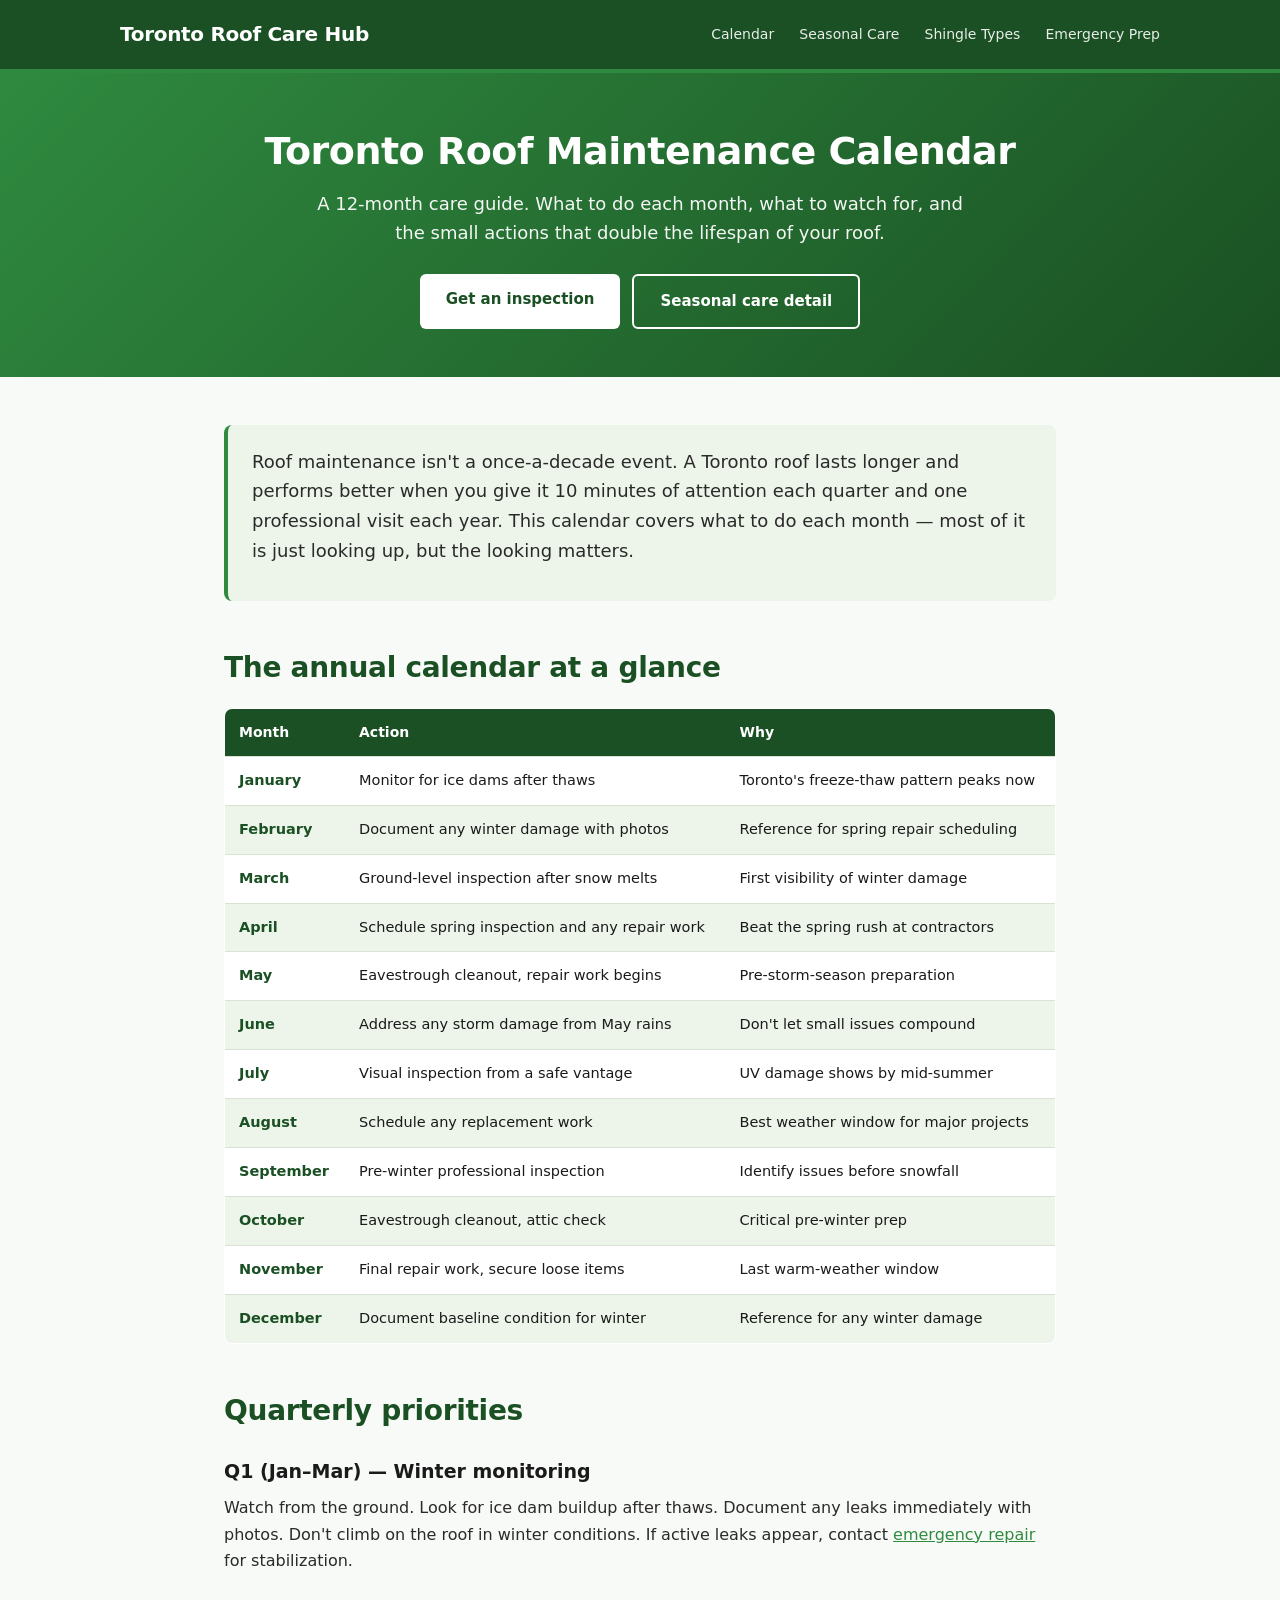
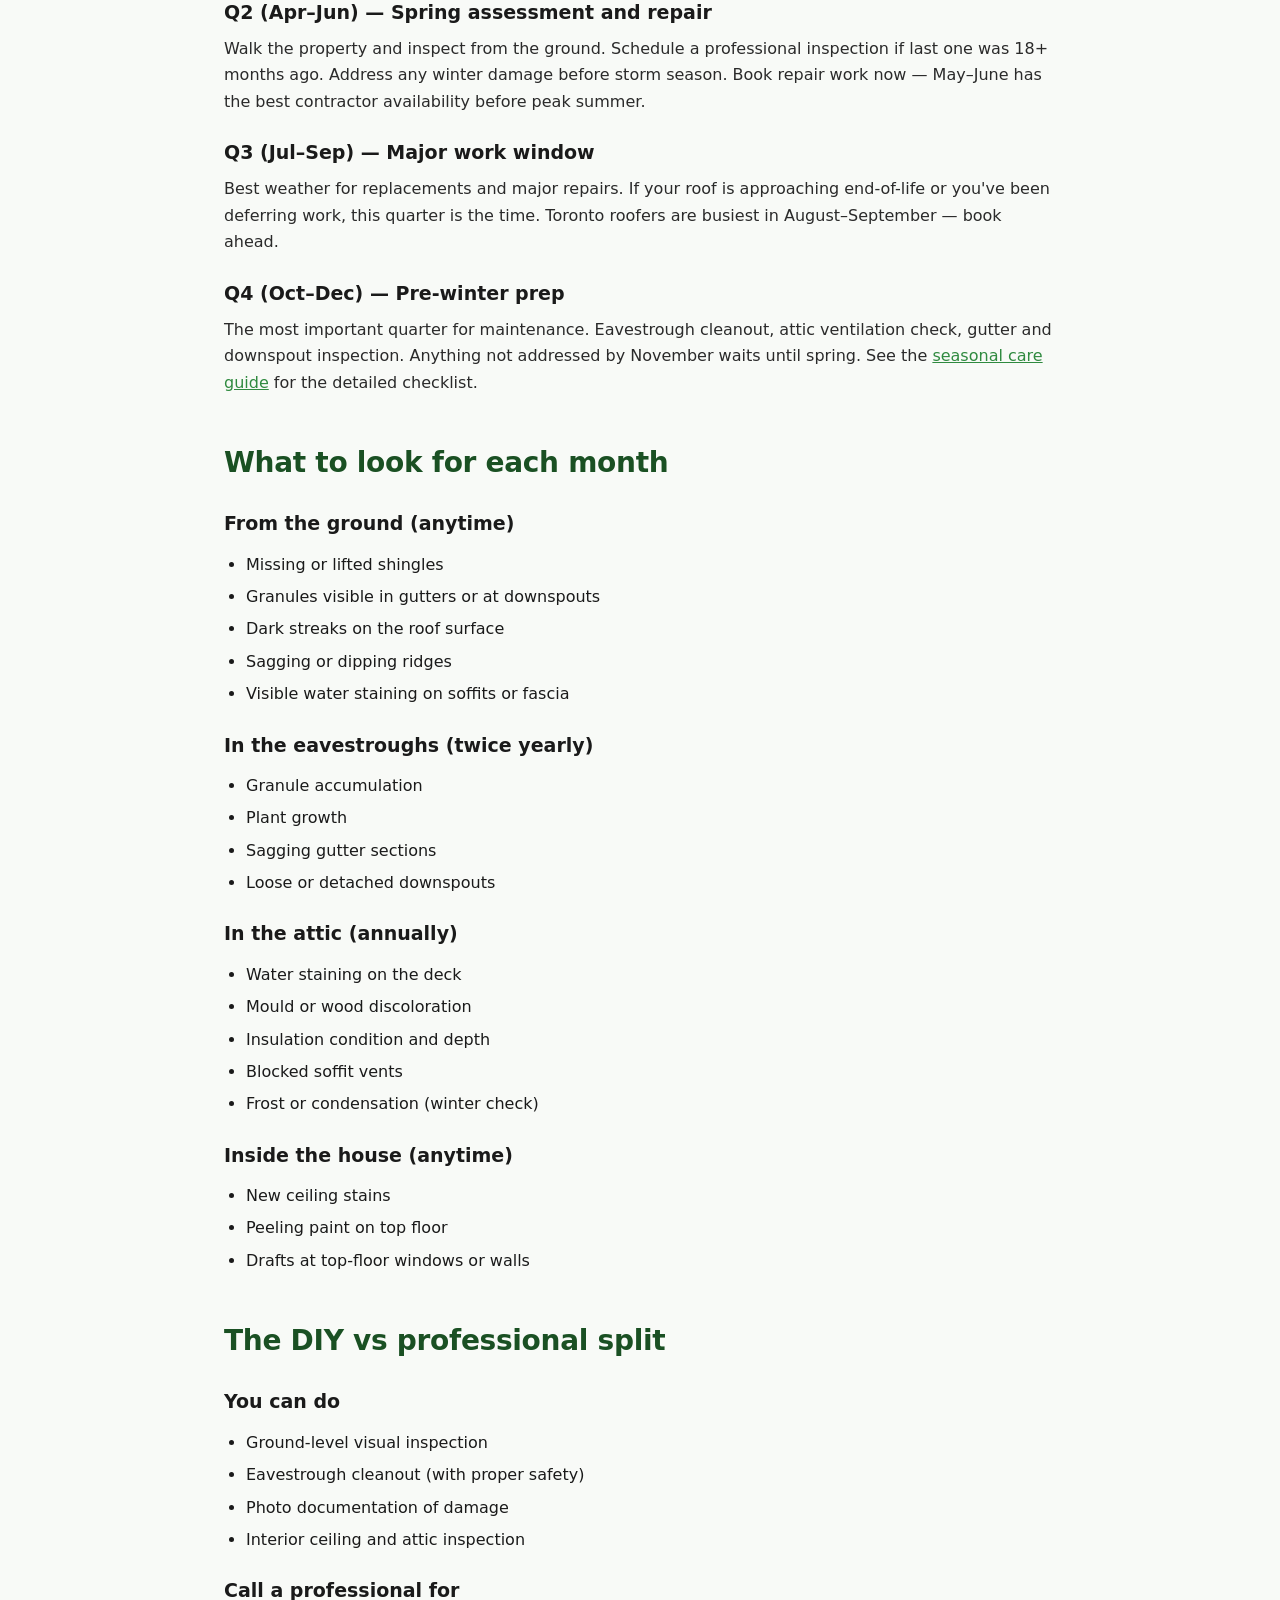
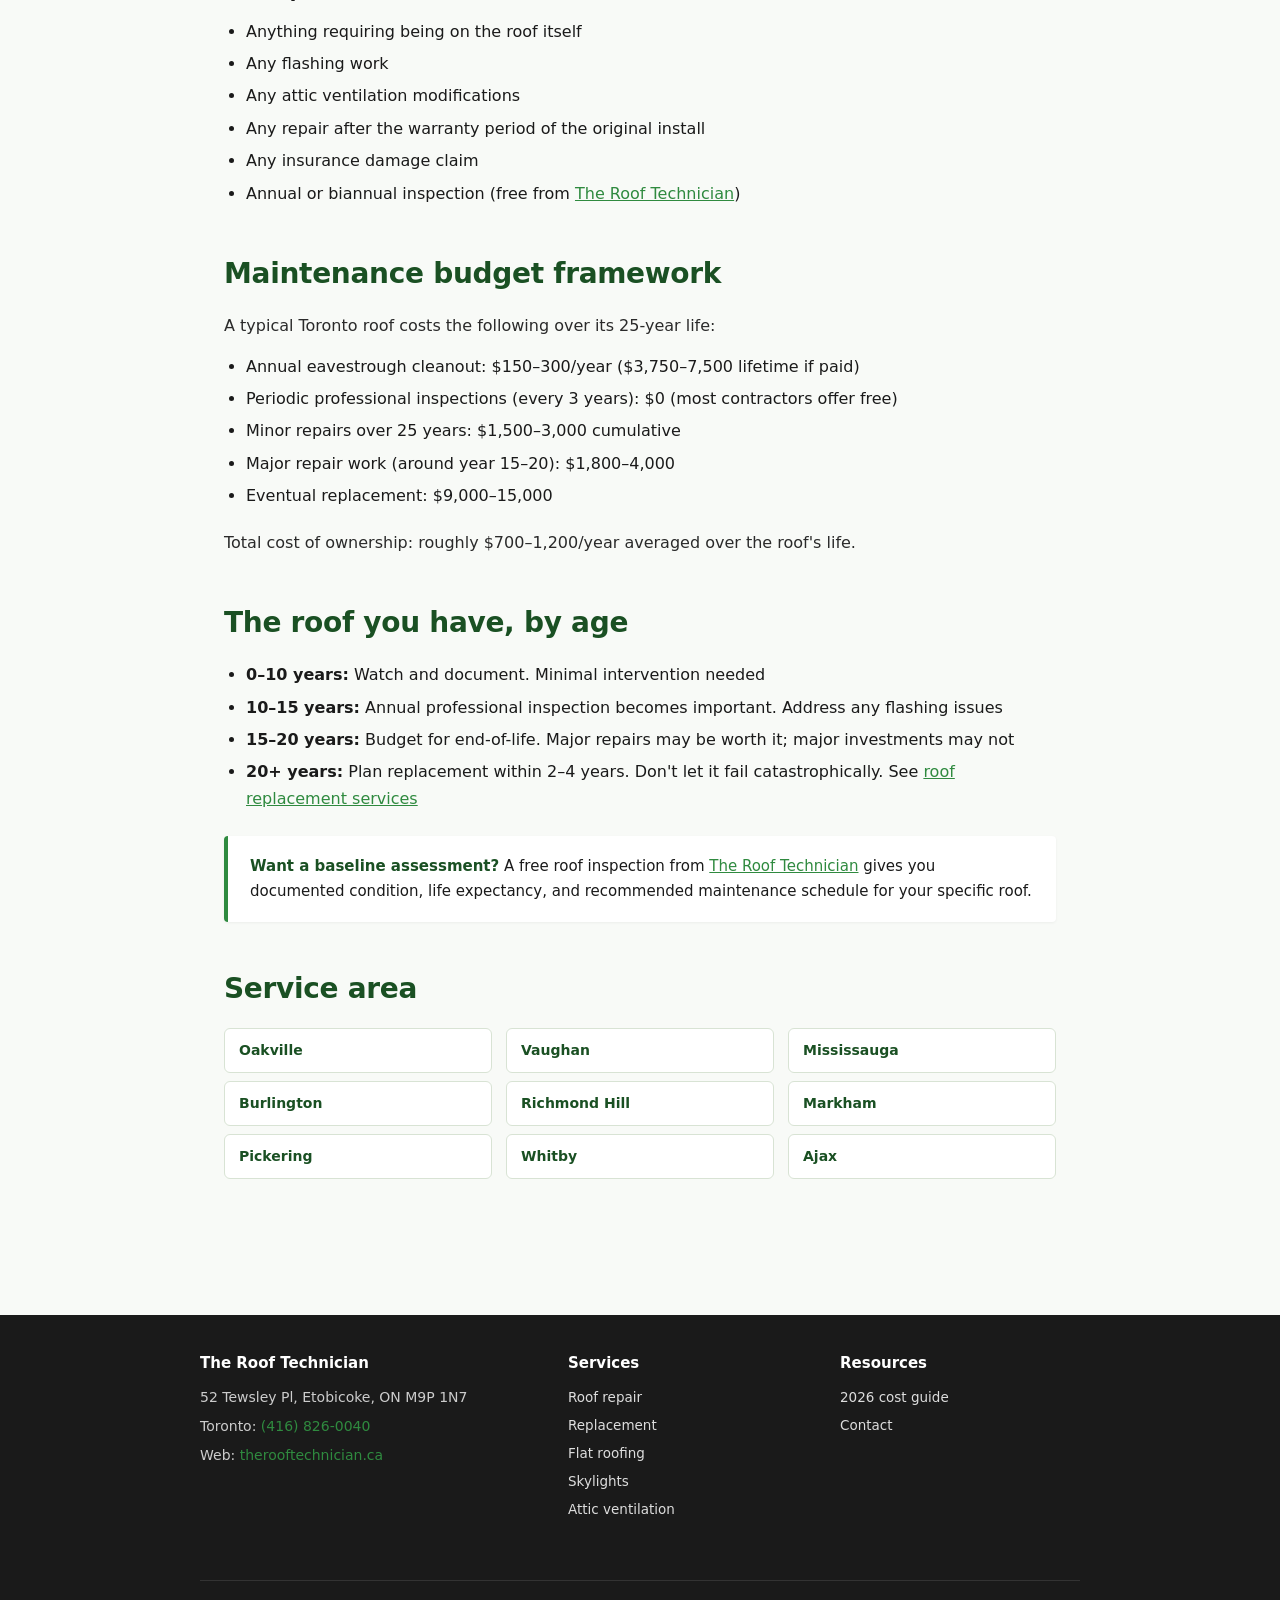
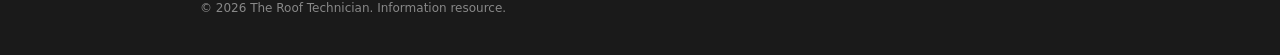
==== index.html @ 683b0776 "initial: Toronto Roof Care resource" ====
<!doctype html>
<html lang="en">
<head>
<meta charset="utf-8">
<meta name="viewport" content="width=device-width,initial-scale=1">
<title>Toronto Roof Maintenance Calendar — Year-Round Care Hub</title>
<meta name="description" content="A 12-month maintenance calendar for Toronto roofs. What to do each month, when to call professionals, and how to extend roof life from 18 to 25+ years.">
<link rel="stylesheet" href="styles.css">
</head>
<body>

<header>
  <div class="wrap">
    <div class="logo">Toronto Roof Care Hub</div>
    <nav>
      <a href="index.html">Calendar</a>
      <a href="seasonal-care.html">Seasonal Care</a>
      <a href="shingle-types.html">Shingle Types</a>
      <a href="emergency-prep.html">Emergency Prep</a>
    </nav>
  </div>
</header>

<section class="hero">
  <h1>Toronto Roof Maintenance Calendar</h1>
  <p class="sub">A 12-month care guide. What to do each month, what to watch for, and the small actions that double the lifespan of your roof.</p>
  <div class="cta-row">
    <a class="cta primary" href="https://therooftechnician.ca/contact-us/" rel="noopener">Get an inspection</a>
    <a class="cta ghost" href="seasonal-care.html">Seasonal care detail</a>
  </div>
</section>

<main>

<div class="intro">
  <p class="lede">Roof maintenance isn't a once-a-decade event. A Toronto roof lasts longer and performs better when you give it 10 minutes of attention each quarter and one professional visit each year. This calendar covers what to do each month — most of it is just looking up, but the looking matters.</p>
</div>

<h2>The annual calendar at a glance</h2>

<table class="comparison-table">
<thead><tr><th>Month</th><th>Action</th><th>Why</th></tr></thead>
<tbody>
  <tr><td>January</td><td>Monitor for ice dams after thaws</td><td>Toronto's freeze-thaw pattern peaks now</td></tr>
  <tr><td>February</td><td>Document any winter damage with photos</td><td>Reference for spring repair scheduling</td></tr>
  <tr><td>March</td><td>Ground-level inspection after snow melts</td><td>First visibility of winter damage</td></tr>
  <tr><td>April</td><td>Schedule spring inspection and any repair work</td><td>Beat the spring rush at contractors</td></tr>
  <tr><td>May</td><td>Eavestrough cleanout, repair work begins</td><td>Pre-storm-season preparation</td></tr>
  <tr><td>June</td><td>Address any storm damage from May rains</td><td>Don't let small issues compound</td></tr>
  <tr><td>July</td><td>Visual inspection from a safe vantage</td><td>UV damage shows by mid-summer</td></tr>
  <tr><td>August</td><td>Schedule any replacement work</td><td>Best weather window for major projects</td></tr>
  <tr><td>September</td><td>Pre-winter professional inspection</td><td>Identify issues before snowfall</td></tr>
  <tr><td>October</td><td>Eavestrough cleanout, attic check</td><td>Critical pre-winter prep</td></tr>
  <tr><td>November</td><td>Final repair work, secure loose items</td><td>Last warm-weather window</td></tr>
  <tr><td>December</td><td>Document baseline condition for winter</td><td>Reference for any winter damage</td></tr>
</tbody>
</table>

<h2>Quarterly priorities</h2>

<h3>Q1 (Jan–Mar) — Winter monitoring</h3>
<p>Watch from the ground. Look for ice dam buildup after thaws. Document any leaks immediately with photos. Don't climb on the roof in winter conditions. If active leaks appear, contact <a href="https://therooftechnician.ca/contact-us/" rel="noopener">emergency repair</a> for stabilization.</p>

<h3>Q2 (Apr–Jun) — Spring assessment and repair</h3>
<p>Walk the property and inspect from the ground. Schedule a professional inspection if last one was 18+ months ago. Address any winter damage before storm season. Book repair work now — May–June has the best contractor availability before peak summer.</p>

<h3>Q3 (Jul–Sep) — Major work window</h3>
<p>Best weather for replacements and major repairs. If your roof is approaching end-of-life or you've been deferring work, this quarter is the time. Toronto roofers are busiest in August–September — book ahead.</p>

<h3>Q4 (Oct–Dec) — Pre-winter prep</h3>
<p>The most important quarter for maintenance. Eavestrough cleanout, attic ventilation check, gutter and downspout inspection. Anything not addressed by November waits until spring. See the <a href="seasonal-care.html">seasonal care guide</a> for the detailed checklist.</p>

<h2>What to look for each month</h2>

<h3>From the ground (anytime)</h3>
<ul>
  <li>Missing or lifted shingles</li>
  <li>Granules visible in gutters or at downspouts</li>
  <li>Dark streaks on the roof surface</li>
  <li>Sagging or dipping ridges</li>
  <li>Visible water staining on soffits or fascia</li>
</ul>

<h3>In the eavestroughs (twice yearly)</h3>
<ul>
  <li>Granule accumulation</li>
  <li>Plant growth</li>
  <li>Sagging gutter sections</li>
  <li>Loose or detached downspouts</li>
</ul>

<h3>In the attic (annually)</h3>
<ul>
  <li>Water staining on the deck</li>
  <li>Mould or wood discoloration</li>
  <li>Insulation condition and depth</li>
  <li>Blocked soffit vents</li>
  <li>Frost or condensation (winter check)</li>
</ul>

<h3>Inside the house (anytime)</h3>
<ul>
  <li>New ceiling stains</li>
  <li>Peeling paint on top floor</li>
  <li>Drafts at top-floor windows or walls</li>
</ul>

<h2>The DIY vs professional split</h2>

<h3>You can do</h3>
<ul>
  <li>Ground-level visual inspection</li>
  <li>Eavestrough cleanout (with proper safety)</li>
  <li>Photo documentation of damage</li>
  <li>Interior ceiling and attic inspection</li>
</ul>

<h3>Call a professional for</h3>
<ul>
  <li>Anything requiring being on the roof itself</li>
  <li>Any flashing work</li>
  <li>Any attic ventilation modifications</li>
  <li>Any repair after the warranty period of the original install</li>
  <li>Any insurance damage claim</li>
  <li>Annual or biannual inspection (free from <a href="https://therooftechnician.ca/contact-us/" rel="noopener">The Roof Technician</a>)</li>
</ul>

<h2>Maintenance budget framework</h2>
<p>A typical Toronto roof costs the following over its 25-year life:</p>
<ul>
  <li>Annual eavestrough cleanout: $150–300/year ($3,750–7,500 lifetime if paid)</li>
  <li>Periodic professional inspections (every 3 years): $0 (most contractors offer free)</li>
  <li>Minor repairs over 25 years: $1,500–3,000 cumulative</li>
  <li>Major repair work (around year 15–20): $1,800–4,000</li>
  <li>Eventual replacement: $9,000–15,000</li>
</ul>
<p>Total cost of ownership: roughly $700–1,200/year averaged over the roof's life.</p>

<h2>The roof you have, by age</h2>
<ul>
  <li><strong>0–10 years:</strong> Watch and document. Minimal intervention needed</li>
  <li><strong>10–15 years:</strong> Annual professional inspection becomes important. Address any flashing issues</li>
  <li><strong>15–20 years:</strong> Budget for end-of-life. Major repairs may be worth it; major investments may not</li>
  <li><strong>20+ years:</strong> Plan replacement within 2–4 years. Don't let it fail catastrophically. See <a href="https://therooftechnician.ca/roof-replacement/" rel="noopener">roof replacement services</a></li>
</ul>

<div class="callout">
  <strong>Want a baseline assessment?</strong> A free roof inspection from <a href="https://therooftechnician.ca/contact-us/" rel="noopener">The Roof Technician</a> gives you documented condition, life expectancy, and recommended maintenance schedule for your specific roof.
</div>

<h2>Service area</h2>
<div class="cities-grid">
  <a href="https://therooftechnician.ca/halton-region/oakville/" rel="noopener">Oakville</a>
  <a href="https://therooftechnician.ca/location/vaughan/" rel="noopener">Vaughan</a>
  <a href="https://therooftechnician.ca/peel-region/mississauga/" rel="noopener">Mississauga</a>
  <a href="https://therooftechnician.ca/halton-region/burlington/" rel="noopener">Burlington</a>
  <a href="https://therooftechnician.ca/york-region/richmond-hill/" rel="noopener">Richmond Hill</a>
  <a href="https://therooftechnician.ca/york-region/markham/" rel="noopener">Markham</a>
  <a href="https://therooftechnician.ca/durham-region/pickering/" rel="noopener">Pickering</a>
  <a href="https://therooftechnician.ca/durham-region/whitby/" rel="noopener">Whitby</a>
  <a href="https://therooftechnician.ca/durham-region/ajax/" rel="noopener">Ajax</a>
</div>

</main>

<footer>
  <div class="wrap">
    <div>
      <h4>The Roof Technician</h4>
      <p>52 Tewsley Pl, Etobicoke, ON M9P 1N7</p>
      <p>Toronto: <a href="tel:+14168260040">(416) 826-0040</a></p>
      <p>Web: <a href="https://therooftechnician.ca" rel="noopener">therooftechnician.ca</a></p>
    </div>
    <div>
      <h4>Services</h4>
      <ul class="deep-links">
        <li><a href="https://therooftechnician.ca/roof-repair-toronto/" rel="noopener">Roof repair</a></li>
        <li><a href="https://therooftechnician.ca/roof-replacement/" rel="noopener">Replacement</a></li>
        <li><a href="https://therooftechnician.ca/flat-roofing/" rel="noopener">Flat roofing</a></li>
        <li><a href="https://therooftechnician.ca/skylights/" rel="noopener">Skylights</a></li>
        <li><a href="https://therooftechnician.ca/attic-ventilation/" rel="noopener">Attic ventilation</a></li>
      </ul>
    </div>
    <div>
      <h4>Resources</h4>
      <ul class="deep-links">
        <li><a href="https://therooftechnician.ca/how-much-does-a-new-roof-cost-in-toronto-in-2026-full-price-breakdown/" rel="noopener">2026 cost guide</a></li>
        <li><a href="https://therooftechnician.ca/contact-us/" rel="noopener">Contact</a></li>
      </ul>
    </div>
    <div class="meta">© 2026 The Roof Technician. Information resource.</div>
  </div>
</footer>

</body>
</html>
---- styles.css ----
:root {
  --primary: #2f8a3f;
  --accent: #1a5023;
  --bg: #f8faf7;
  --text: #1a1a1a;
  --muted: #555;
  --line: #d8e3d4;
  --card: #fff;
  --soft: #edf5ea;
  --warn: #d6432a;
  --good: #2c8f4c;
}
* { box-sizing: border-box; margin: 0; padding: 0; }
html { scroll-behavior: smooth; }
body { font-family: -apple-system, BlinkMacSystemFont, "Segoe UI", system-ui, sans-serif;
  background: var(--bg); color: var(--text); line-height: 1.65; -webkit-font-smoothing: antialiased; }
a { color: var(--primary); }

header { background: var(--accent); color: #fff; padding: 18px 24px; border-bottom: 4px solid var(--primary); }
header .wrap { max-width: 1040px; margin: 0 auto; display: flex; align-items: center; justify-content: space-between; gap: 16px; flex-wrap: wrap; }
header .logo { font-size: 20px; font-weight: 800; letter-spacing: -0.3px; }
header nav a { color: #fff; text-decoration: none; margin-left: 20px; font-size: 14px; opacity: 0.9; font-weight: 500; }
header nav a:hover { opacity: 1; text-decoration: underline; }

.hero { background: linear-gradient(135deg, var(--primary) 0%, var(--accent) 100%); color: #fff; padding: 56px 24px 48px; text-align: center; }
.hero h1 { font-size: 38px; line-height: 1.2; max-width: 820px; margin: 0 auto 14px; font-weight: 800; letter-spacing: -0.5px; }
.hero .sub { max-width: 660px; margin: 0 auto; font-size: 18px; opacity: 0.95; }
.hero .cta-row { margin-top: 26px; display: flex; gap: 12px; justify-content: center; flex-wrap: wrap; }
.hero .cta { display: inline-block; padding: 13px 26px; border-radius: 6px; text-decoration: none; font-weight: 700; font-size: 15px; transition: transform .15s; }
.hero .cta.primary { background: #fff; color: var(--accent); }
.hero .cta.ghost { border: 2px solid #fff; color: #fff; }
.hero .cta:hover { transform: translateY(-1px); }

main { max-width: 880px; margin: 0 auto; padding: 48px 24px; }
main h2 { font-size: 28px; margin: 44px 0 16px; color: var(--accent); letter-spacing: -0.3px; }
main h3 { font-size: 19px; margin: 22px 0 8px; color: var(--text); }
main p { margin-bottom: 14px; color: #2a2a2a; }
main ul { margin: 12px 0 20px 22px; }
main li { margin-bottom: 6px; }

.lede { font-size: 18px; color: #2a2a2a; }
.intro { background: var(--soft); padding: 22px 24px; border-radius: 8px; border-left: 4px solid var(--primary); margin-bottom: 32px; }

.service-grid { display: grid; grid-template-columns: repeat(2, 1fr); gap: 16px; margin: 14px 0 32px; }
.service-card { background: var(--card); border: 1px solid var(--line); border-radius: 8px; padding: 22px 24px; transition: box-shadow .2s, transform .15s; }
.service-card:hover { box-shadow: 0 8px 20px rgba(0,0,0,0.07); transform: translateY(-2px); }
.service-card h3 { color: var(--accent); font-size: 17px; margin: 0 0 6px; border-bottom: 2px solid var(--primary); padding-bottom: 6px; display: inline-block; }
.service-card p { font-size: 14.5px; color: #444; margin: 8px 0 12px; }
.service-card a.deep { display: inline-block; font-size: 13px; text-decoration: none; color: var(--primary); font-weight: 600; }
.service-card a.deep::after { content: " →"; }
.service-card a.deep:hover { text-decoration: underline; }

.comparison-table { width: 100%; border-collapse: collapse; margin: 14px 0 30px; background: var(--card); border: 1px solid var(--line); border-radius: 8px; overflow: hidden; font-size: 14.5px; }
.comparison-table th { background: var(--accent); color: #fff; padding: 12px 14px; text-align: left; font-size: 14px; }
.comparison-table td { padding: 12px 14px; border-top: 1px solid var(--line); vertical-align: top; }
.comparison-table tr:nth-child(even) td { background: var(--soft); }
.comparison-table td:first-child { font-weight: 600; color: var(--accent); }

.callout { background: var(--card); border-left: 4px solid var(--primary); padding: 18px 22px; margin: 24px 0; border-radius: 4px; box-shadow: 0 1px 3px rgba(0,0,0,0.05); font-size: 15px; }
.callout strong { color: var(--accent); }

.faq-item { background: var(--card); border: 1px solid var(--line); border-radius: 6px; padding: 18px 22px; margin-bottom: 12px; }
.faq-item h3 { margin-top: 0; color: var(--accent); font-size: 16px; }
.faq-item p { margin: 8px 0 0; color: #333; font-size: 15px; }

.cities-grid { display: grid; grid-template-columns: repeat(3, 1fr); gap: 8px 14px; margin: 14px 0 28px; }
.cities-grid a { display: block; padding: 10px 14px; background: var(--card); border: 1px solid var(--line); border-radius: 6px; text-decoration: none; color: var(--accent); font-size: 14px; font-weight: 600; transition: background .15s, border-color .15s; }
.cities-grid a:hover { background: var(--soft); border-color: var(--primary); }

.estimator { background: var(--card); border: 1px solid var(--line); border-radius: 10px; padding: 26px; margin: 18px 0 32px; box-shadow: 0 2px 8px rgba(0,0,0,0.04); }
.estimator h3 { margin: 0 0 14px; color: var(--accent); font-size: 18px; }
.estimator label { display: block; margin: 14px 0 6px; font-size: 14px; font-weight: 600; color: #333; }
.estimator select, .estimator input { width: 100%; padding: 10px 12px; border: 1px solid var(--line); border-radius: 5px; font-size: 14px; background: var(--bg); }
.estimator .result { margin-top: 22px; padding: 18px 22px; background: linear-gradient(135deg, var(--soft), #fff); border-radius: 8px; border-left: 4px solid var(--primary); }
.estimator .result .low-high { font-size: 26px; color: var(--accent); font-weight: 800; }
.estimator .result .label { font-size: 13px; color: var(--muted); margin-top: 2px; }
.estimator .result .note { font-size: 13px; color: #444; margin-top: 12px; line-height: 1.5; }

.tree { background: var(--card); padding: 24px; border-radius: 10px; border: 1px solid var(--line); margin: 18px 0 32px; }
.tree .step { display: flex; gap: 14px; padding: 14px 0; border-bottom: 1px solid var(--line); }
.tree .step:last-child { border-bottom: none; }
.tree .num { flex-shrink: 0; width: 28px; height: 28px; background: var(--primary); color: #fff; border-radius: 50%; display: flex; align-items: center; justify-content: center; font-size: 13px; font-weight: 700; }
.tree .step-body p { margin: 0 0 4px; }
.tree .step-body .yes { color: var(--good); font-weight: 600; font-size: 14px; }
.tree .step-body .no { color: var(--warn); font-weight: 600; font-size: 14px; }

.glossary { background: var(--card); border-radius: 8px; padding: 18px 22px; border: 1px solid var(--line); margin: 14px 0 28px; }
.glossary dt { font-weight: 700; color: var(--accent); margin-top: 10px; font-size: 15px; }
.glossary dt:first-child { margin-top: 0; }
.glossary dd { margin: 4px 0 0; color: #333; font-size: 14.5px; }

footer { background: #1a1a1a; color: #ccc; padding: 36px 24px; font-size: 14px; margin-top: 60px; }
footer .wrap { max-width: 880px; margin: 0 auto; display: grid; grid-template-columns: 1.4fr 1fr 1fr; gap: 32px; }
footer h4 { color: #fff; margin-bottom: 10px; font-size: 15px; }
footer p { margin-bottom: 6px; }
footer a { color: var(--primary); text-decoration: none; }
footer a:hover { text-decoration: underline; }
footer .meta { margin-top: 22px; padding-top: 18px; border-top: 1px solid #333; font-size: 12px; color: #888; grid-column: 1/-1; }
footer ul.deep-links { list-style: none; padding: 0; margin: 0; }
footer ul.deep-links li { margin-bottom: 5px; }
footer ul.deep-links a { font-size: 13.5px; color: #ddd; }

@media (max-width: 720px) {
  .hero h1 { font-size: 28px; }
  .service-grid, .cities-grid { grid-template-columns: 1fr; }
  .cities-grid { grid-template-columns: 1fr 1fr; }
  footer .wrap { grid-template-columns: 1fr; }
  .comparison-table { font-size: 13px; }
  .comparison-table th, .comparison-table td { padding: 8px 10px; }
  header .wrap { flex-direction: column; align-items: flex-start; }
  header nav { margin-top: 8px; }
  header nav a:first-child { margin-left: 0; }
}
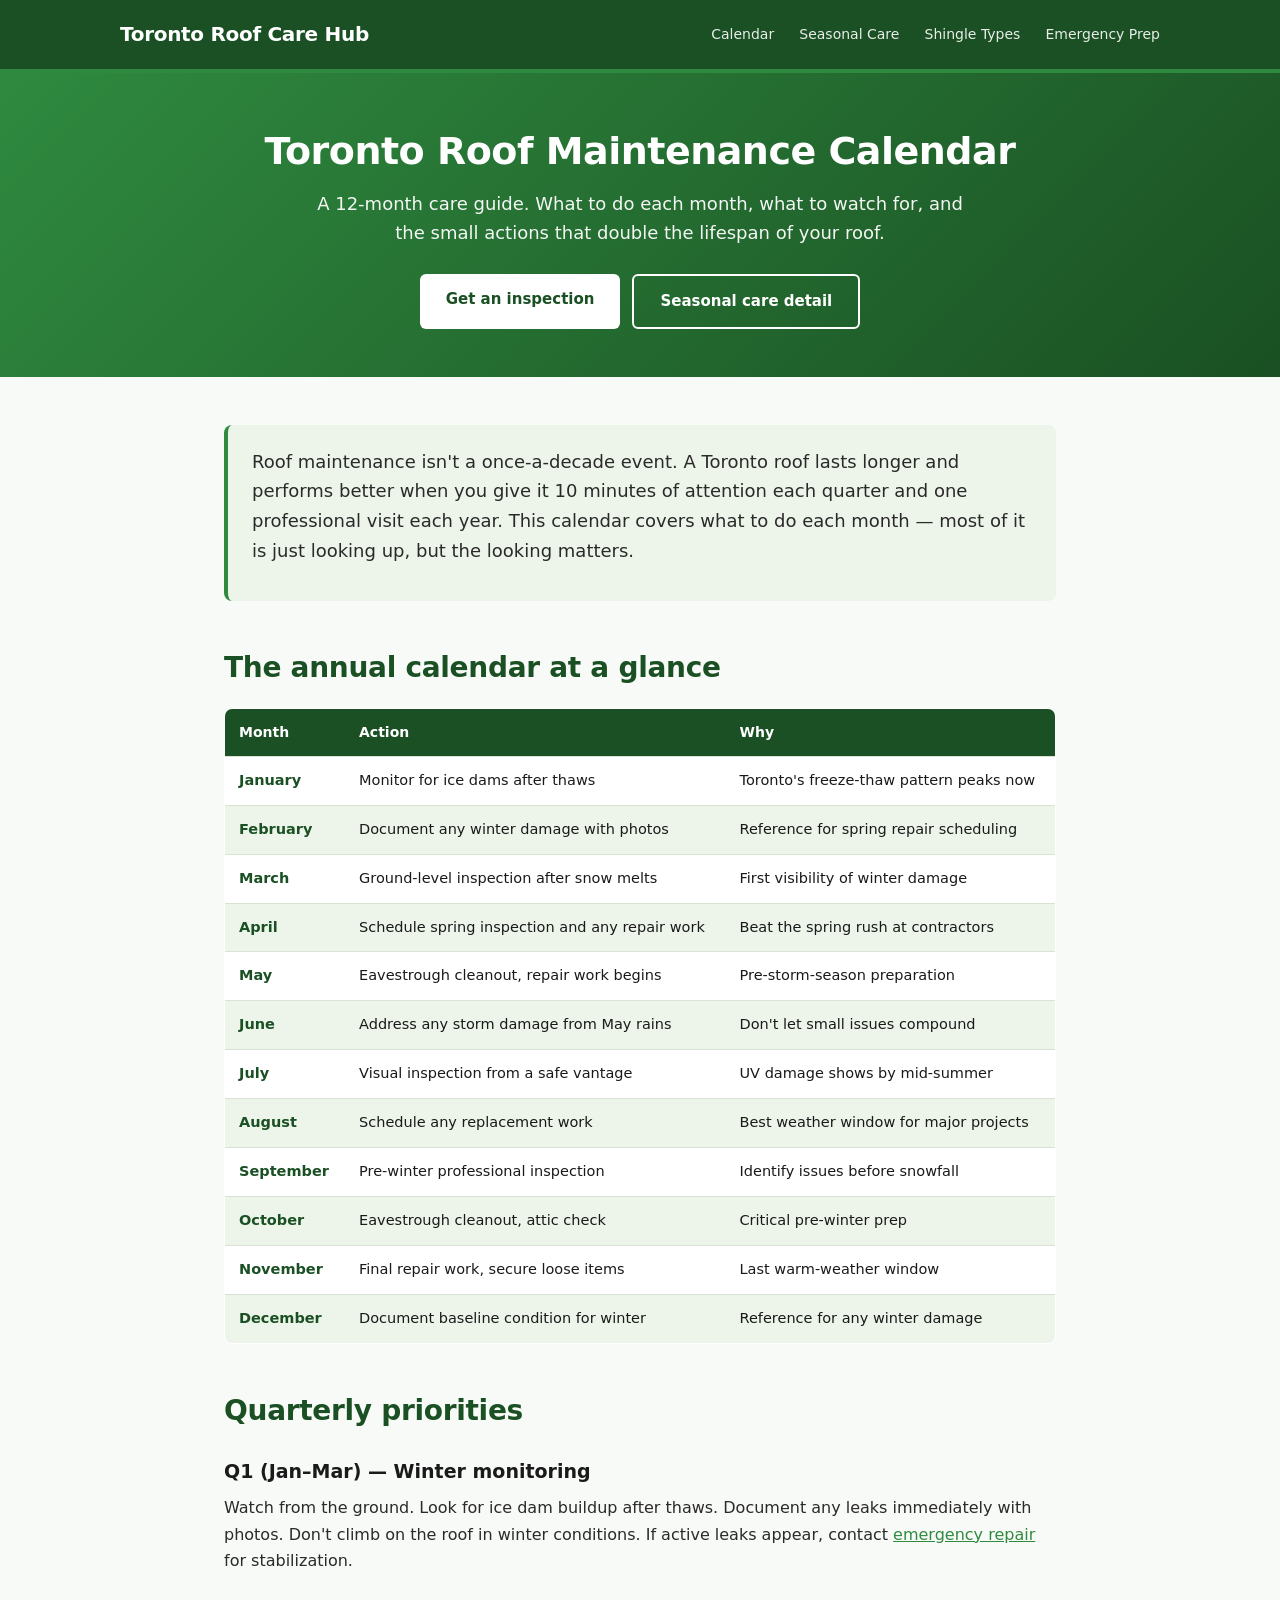
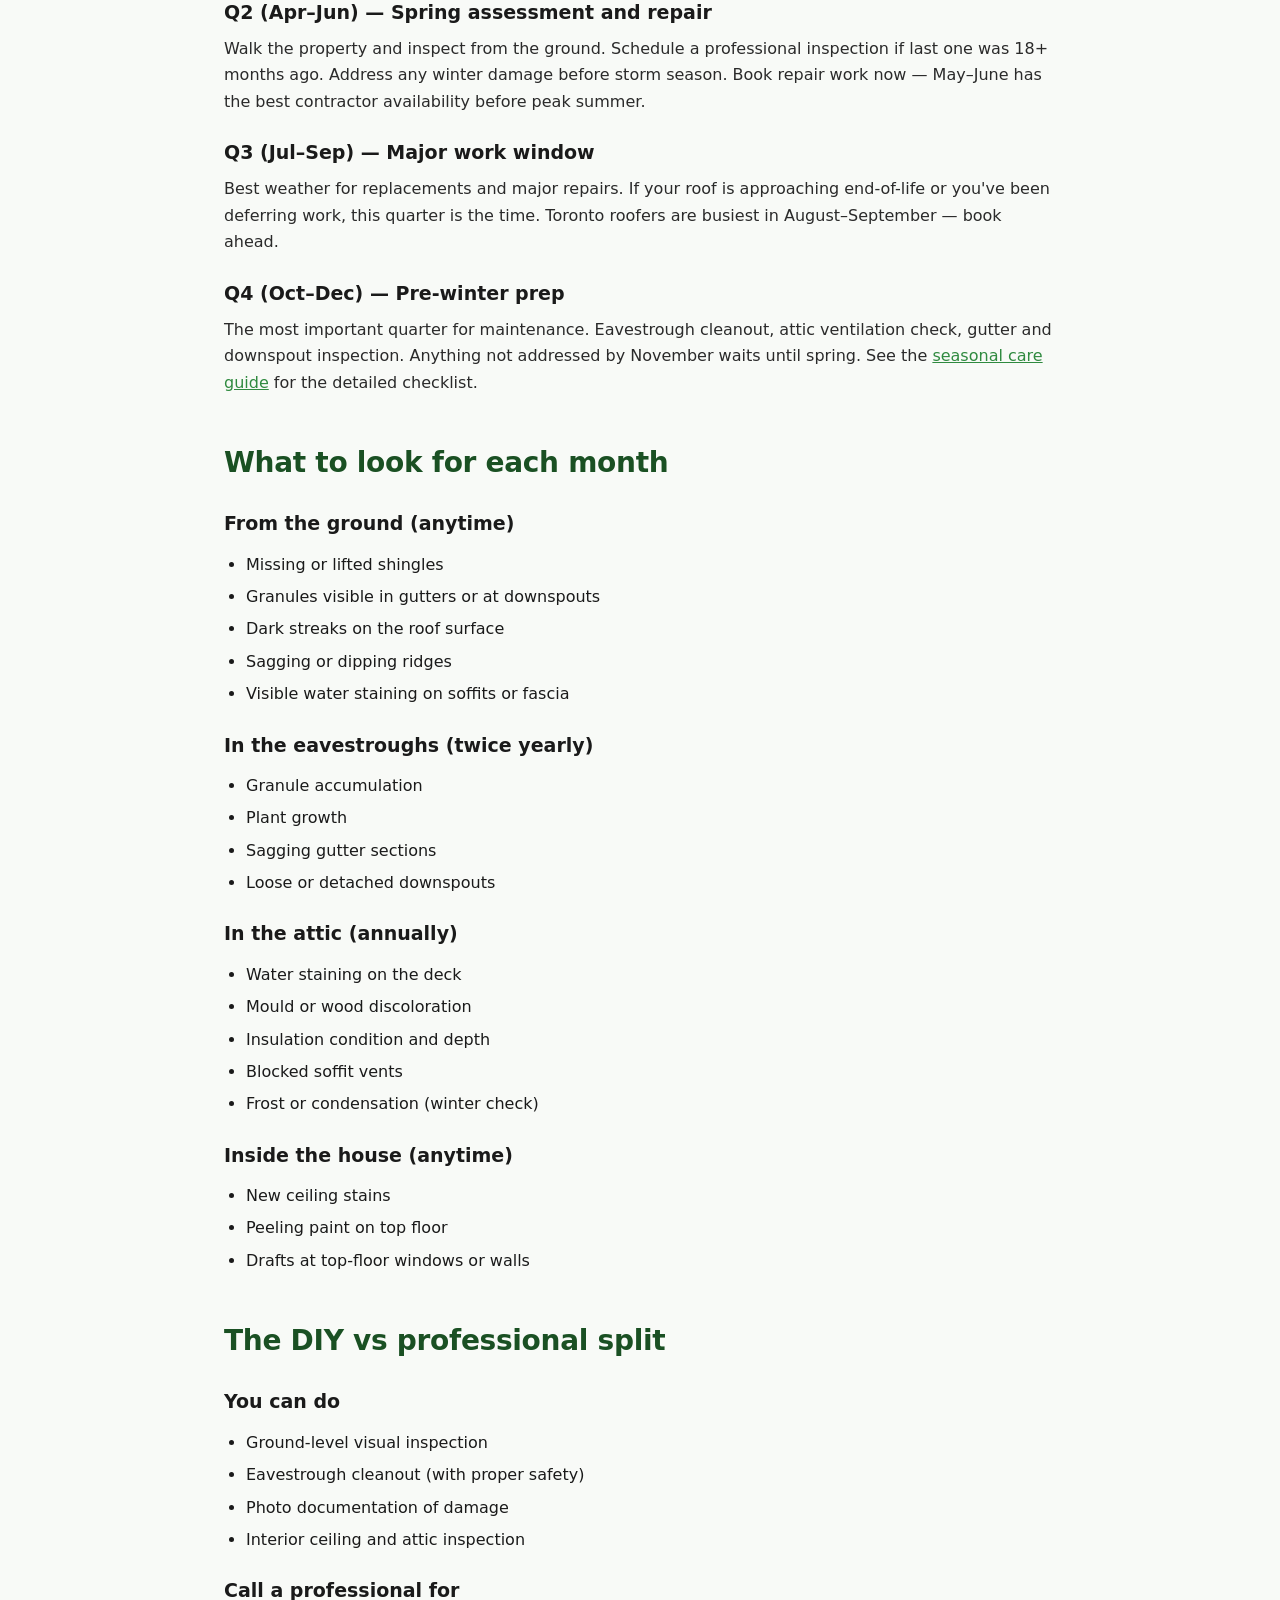
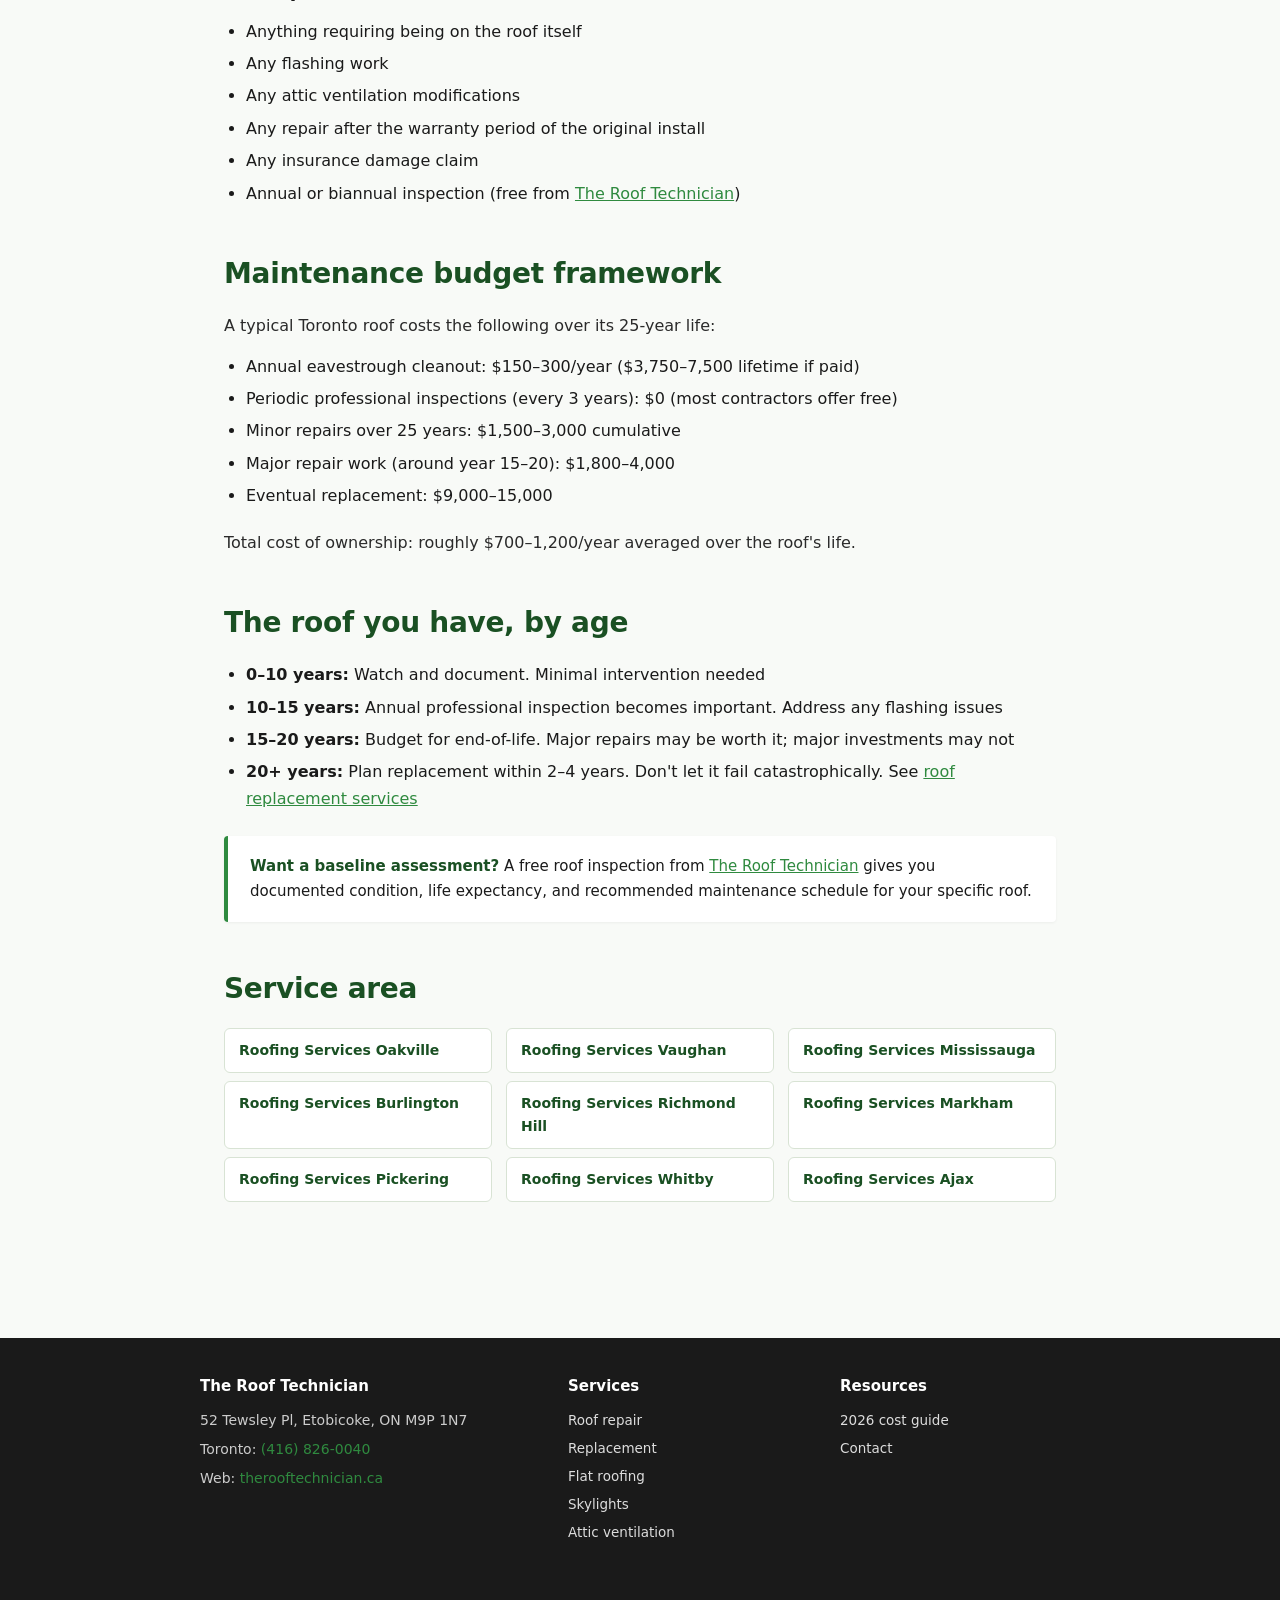
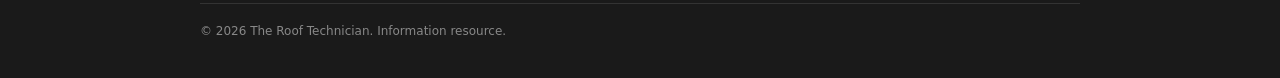
==== commit f35171f0: "fix: brand anchors point to homepage, expand city anchor text to service+region" ====
--- a/index.html
+++ b/index.html
@@ -122,7 +122,7 @@
   <li>Any attic ventilation modifications</li>
   <li>Any repair after the warranty period of the original install</li>
   <li>Any insurance damage claim</li>
-  <li>Annual or biannual inspection (free from <a href="https://therooftechnician.ca/contact-us/" rel="noopener">The Roof Technician</a>)</li>
+  <li>Annual or biannual inspection (free from <a href="https://therooftechnician.ca" rel="noopener">The Roof Technician</a>)</li>
 </ul>
 
 <h2>Maintenance budget framework</h2>
@@ -145,20 +145,20 @@
 </ul>
 
 <div class="callout">
-  <strong>Want a baseline assessment?</strong> A free roof inspection from <a href="https://therooftechnician.ca/contact-us/" rel="noopener">The Roof Technician</a> gives you documented condition, life expectancy, and recommended maintenance schedule for your specific roof.
+  <strong>Want a baseline assessment?</strong> A free roof inspection from <a href="https://therooftechnician.ca" rel="noopener">The Roof Technician</a> gives you documented condition, life expectancy, and recommended maintenance schedule for your specific roof.
 </div>
 
 <h2>Service area</h2>
 <div class="cities-grid">
-  <a href="https://therooftechnician.ca/halton-region/oakville/" rel="noopener">Oakville</a>
-  <a href="https://therooftechnician.ca/location/vaughan/" rel="noopener">Vaughan</a>
-  <a href="https://therooftechnician.ca/peel-region/mississauga/" rel="noopener">Mississauga</a>
-  <a href="https://therooftechnician.ca/halton-region/burlington/" rel="noopener">Burlington</a>
-  <a href="https://therooftechnician.ca/york-region/richmond-hill/" rel="noopener">Richmond Hill</a>
-  <a href="https://therooftechnician.ca/york-region/markham/" rel="noopener">Markham</a>
-  <a href="https://therooftechnician.ca/durham-region/pickering/" rel="noopener">Pickering</a>
-  <a href="https://therooftechnician.ca/durham-region/whitby/" rel="noopener">Whitby</a>
-  <a href="https://therooftechnician.ca/durham-region/ajax/" rel="noopener">Ajax</a>
+  <a href="https://therooftechnician.ca/halton-region/oakville/" rel="noopener">Roofing Services Oakville</a>
+  <a href="https://therooftechnician.ca/location/vaughan/" rel="noopener">Roofing Services Vaughan</a>
+  <a href="https://therooftechnician.ca/peel-region/mississauga/" rel="noopener">Roofing Services Mississauga</a>
+  <a href="https://therooftechnician.ca/halton-region/burlington/" rel="noopener">Roofing Services Burlington</a>
+  <a href="https://therooftechnician.ca/york-region/richmond-hill/" rel="noopener">Roofing Services Richmond Hill</a>
+  <a href="https://therooftechnician.ca/york-region/markham/" rel="noopener">Roofing Services Markham</a>
+  <a href="https://therooftechnician.ca/durham-region/pickering/" rel="noopener">Roofing Services Pickering</a>
+  <a href="https://therooftechnician.ca/durham-region/whitby/" rel="noopener">Roofing Services Whitby</a>
+  <a href="https://therooftechnician.ca/durham-region/ajax/" rel="noopener">Roofing Services Ajax</a>
 </div>
 
 </main>
